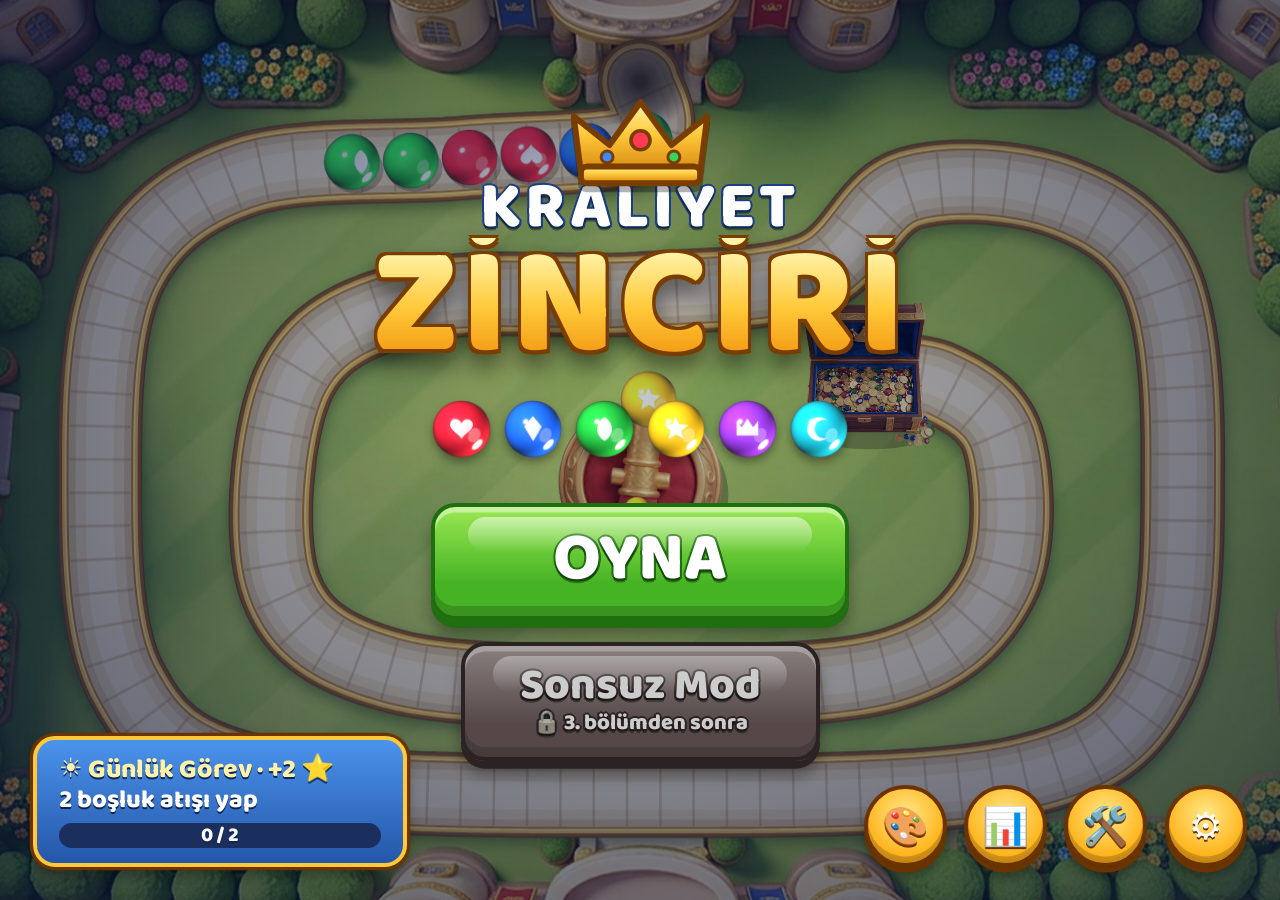
==== index.html @ be8670ca "Kraliyet Zinciri: ilk sürüm Zuma tarzı mücevher atma oyunu: 15 bölüm, dünya haritası, güçlendiricile" ====
<!doctype html>
<html lang="tr">
<head>
  <meta charset="utf-8">
  <meta name="viewport" content="width=device-width, initial-scale=1, maximum-scale=1, user-scalable=no, viewport-fit=cover">
  <meta name="theme-color" content="#2456a8">
  <meta name="apple-mobile-web-app-capable" content="yes">
  <meta name="mobile-web-app-capable" content="yes">
  <meta name="description" content="Kraliyet Zinciri: tarayıcıda oynanan, Zuma tarzı mücevher atma oyunu.">
  <title>Kraliyet Zinciri</title>
  <link rel="stylesheet" href="css/style.css">
  <link rel="icon" href="assets/img/ball_purple.png">
  <link rel="manifest" href="manifest.webmanifest">
  <link rel="apple-touch-icon" href="assets/img/icon-192.png">
</head>
<body>
  <canvas id="game"></canvas>

  <div id="loading" class="screen show"><div class="spinner"></div></div>

  <!-- Ana menü -->
  <div id="menu" class="screen">
    <div class="menu-shade"></div>
    <div class="logo">
      <svg class="crown" viewBox="0 0 120 80" aria-hidden="true">
        <defs><linearGradient id="cg" x1="0" y1="0" x2="0" y2="1"><stop offset="0" stop-color="#fff3a8"/><stop offset=".45" stop-color="#ffc93a"/><stop offset="1" stop-color="#d4840f"/></linearGradient></defs>
        <path d="M10 66 L4 18 L34 42 L60 6 L86 42 L116 18 L110 66 Z" fill="url(#cg)" stroke="#7a3d00" stroke-width="5" stroke-linejoin="round"/>
        <rect x="10" y="60" width="100" height="14" rx="5" fill="url(#cg)" stroke="#7a3d00" stroke-width="5"/>
        <circle cx="60" cy="38" r="8" fill="#ff3b52" stroke="#7a3d00" stroke-width="3"/>
        <circle cx="32" cy="52" r="5" fill="#3d8bff" stroke="#7a3d00" stroke-width="2.5"/>
        <circle cx="88" cy="52" r="5" fill="#36d65a" stroke="#7a3d00" stroke-width="2.5"/>
      </svg>
      <div class="logo-top">KRALİYET</div>
      <div class="logo-main">ZİNCİRİ</div>
      <div class="ball-row">
        <img src="assets/img/ball_red.png" alt=""><img src="assets/img/ball_blue.png" alt=""><img src="assets/img/ball_green.png" alt=""><img src="assets/img/ball_yellow.png" alt=""><img src="assets/img/ball_purple.png" alt=""><img src="assets/img/ball_cyan.png" alt="">
      </div>
    </div>
    <div class="menu-buttons">
      <button class="btn btn-green btn-xl" data-act="play">OYNA</button>
      <button class="btn btn-red" data-act="survival" id="survBtn">Sonsuz Mod</button>
    </div>
    <div class="menu-corner left">
      <div class="daily" id="dailyCard"></div>
    </div>
    <div class="menu-corner right">
      <button class="round-btn" data-act="skins" aria-label="Görünümler">🎨</button>
      <button class="round-btn" data-act="stats" aria-label="İstatistikler">📊</button>
      <button class="round-btn" data-act="editor" aria-label="Bölüm editörü">🛠️</button>
      <button class="round-btn" data-act="settings" aria-label="Ayarlar">⚙️</button>
    </div>
  </div>

  <!-- Dünya haritası -->
  <div id="map" class="screen">
    <div class="map-scroll" id="mapScroll"><div class="map-inner" id="mapInner"></div></div>
    <div class="map-top">
      <button class="round-btn" data-act="back" aria-label="Geri">◀</button>
      <div class="pill"><span class="star-ico"></span><span id="mapStars">0</span></div>
    </div>
  </div>

  <!-- Oyun içi üst bar -->
  <div id="hud" class="hud">
    <button class="round-btn" data-act="pause" aria-label="Duraklat"><span class="pause-ico"></span></button>
    <div class="pill level-pill"><span id="hudLevel">1</span></div>
    <div class="progress">
      <div class="progress-fill" id="hudProg"></div>
      <div class="progress-shine"></div>
      <svg class="progress-crown" viewBox="0 0 120 80" aria-hidden="true"><path d="M10 66 L4 18 L34 42 L60 6 L86 42 L116 18 L110 66 Z" fill="#ffc93a" stroke="#7a3d00" stroke-width="7" stroke-linejoin="round"/></svg>
    </div>
    <div class="pill score-pill"><img src="assets/img/ball_yellow.png" alt=""><span id="hudScore">0</span></div>
  </div>

  <!-- Pencere -->
  <div id="modal" class="screen modal">
    <div class="panel" id="modalPanel">
      <div class="ribbon"><span id="modalTitle">Başlık</span></div>
      <button class="round-btn close" id="modalClose" aria-label="Kapat">✕</button>
      <div class="stars" id="modalStars"><div class="star s1"></div><div class="star s2"></div><div class="star s3"></div></div>
      <div class="modal-body" id="modalBody"></div>
      <div class="modal-buttons" id="modalButtons"></div>
    </div>
  </div>

  <!-- Hikâye -->
  <div id="story" class="story">
    <div class="story-box">
      <div class="story-portrait" id="storyPortrait">
        <img id="storyImg" src="assets/img/mascot.png" alt="">
        <svg id="storyFallback" viewBox="0 0 120 80" aria-hidden="true"><path d="M10 66 L4 18 L34 42 L60 6 L86 42 L116 18 L110 66 Z" fill="#ffc93a" stroke="#7a3d00" stroke-width="6" stroke-linejoin="round"/><circle cx="60" cy="40" r="8" fill="#ff3b52" stroke="#7a3d00" stroke-width="3"/></svg>
      </div>
      <div class="story-name">Bilge Baykuş</div>
      <div class="story-text" id="storyText"></div>
      <button class="btn btn-green btn-sm" id="storyNext">Devam</button>
    </div>
  </div>

  <div id="toast" class="toast"></div>
  <div id="wipe" class="wipe"></div>

  <script src="js/levels.js"></script>
  <script src="js/save.js"></script>
  <script src="js/audio.js"></script>
  <script src="js/path.js"></script>
  <script src="js/game.js"></script>
  <script src="js/ui.js"></script>
  <script>
    if ('serviceWorker' in navigator && location.protocol.startsWith('http')) {
      navigator.serviceWorker.register('sw.js').catch(() => {});
    }
  </script>
</body>
</html>
---- css/style.css ----
@font-face {
  font-family: 'Baloo 2'; font-style: normal; font-weight: 800; font-display: swap;
  src: url(../assets/fonts/baloo-2-latin-ext-800-normal.woff2) format('woff2');
  unicode-range: U+0100-02BA, U+02BD-02C5, U+02C7-02CC, U+02CE-02D7, U+02DD-02FF, U+0304, U+0308, U+0329, U+1D00-1DBF, U+1E00-1E9F, U+1EF2-1EFF, U+2020, U+20A0-20AB, U+20AD-20C0, U+2113, U+2C60-2C7F, U+A720-A7FF;
}
@font-face {
  font-family: 'Baloo 2'; font-style: normal; font-weight: 800; font-display: swap;
  src: url(../assets/fonts/baloo-2-latin-800-normal.woff2) format('woff2');
  unicode-range: U+0000-00FF, U+0131, U+0152-0153, U+02BB-02BC, U+02C6, U+02DA, U+02DC, U+0304, U+0308, U+0329, U+2000-206F, U+20AC, U+2122, U+2191, U+2193, U+2212, U+2215, U+FEFF, U+FFFD;
}
:root {
  --gold-1: #fff3a8;
  --gold-2: #ffc93a;
  --gold-3: #d4840f;
  --brown: #6a3300;
  --blue-1: #4a95f0;
  --blue-2: #2456a8;
  --blue-3: #163a78;
  --green-1: #9be852;
  --green-2: #46b324;
  --green-3: #1f6e10;
  --red-1: #ff6a6a;
  --red-2: #e0283a;
  --red-3: #8a1020;
  --u: min(1vw, 1.42vh, 11px);     /* yatay ekranda ölçü birimi */
}
body.portrait { --u: min(1.6vw, 1vh, 11px); }

* { box-sizing: border-box; -webkit-tap-highlight-color: transparent; }
html, body {
  margin: 0; height: 100%; overflow: hidden;
  background: #c4573b;
  font-family: 'Baloo 2', 'Trebuchet MS', system-ui, sans-serif; font-weight: 800;
  color: #fff;
  user-select: none; -webkit-user-select: none;
  touch-action: none;
  overscroll-behavior: none;
}
canvas#game { position: fixed; inset: 0; display: block; touch-action: none; }

/* ---------- ortak metin konturu ---------- */
.outline, .btn, .ribbon span, .logo-top, .logo-main, .pill, .level-card .num, .level-card .name, .modal-body {
  text-shadow:
    0 calc(var(--u) * .35) 0 rgba(0,0,0,.35),
    2px 0 0 var(--tc, #3a1d00), -2px 0 0 var(--tc, #3a1d00), 0 2px 0 var(--tc, #3a1d00), 0 -2px 0 var(--tc, #3a1d00),
    1.5px 1.5px 0 var(--tc, #3a1d00), -1.5px -1.5px 0 var(--tc, #3a1d00), 1.5px -1.5px 0 var(--tc, #3a1d00), -1.5px 1.5px 0 var(--tc, #3a1d00);
}

/* ---------- ekranlar ---------- */
.screen {
  position: fixed; inset: 0; display: none;
  align-items: center; justify-content: center; flex-direction: column;
  z-index: 10;
}
.screen.show { display: flex; animation: fadeIn .25s ease-out; }
@keyframes fadeIn { from { opacity: 0 } to { opacity: 1 } }

#loading { background: radial-gradient(circle at 50% 40%, #3d7fe0, #163a78); z-index: 50; }
.spinner {
  width: 54px; height: 54px; border-radius: 50%;
  border: 7px solid rgba(255,255,255,.25); border-top-color: var(--gold-2);
  animation: spin .8s linear infinite;
}
@keyframes spin { to { transform: rotate(360deg) } }

/* ---------- menü ---------- */
.menu-shade {
  position: absolute; inset: 0;
  background: radial-gradient(ellipse at 50% 45%, rgba(10,30,80,.25), rgba(10,20,60,.7));
}
.logo { position: relative; text-align: center; line-height: .9; margin-top: calc(var(--u) * -4); }
.crown {
  width: calc(var(--u) * 13); display: block; margin: 0 auto calc(var(--u) * -1);
  filter: drop-shadow(0 calc(var(--u) * .6) 0 rgba(0,0,0,.3));
  animation: crownBob 2.6s ease-in-out infinite;
}
@keyframes crownBob { 50% { transform: translateY(calc(var(--u) * -.8)) rotate(-3deg) } }
.logo-top {
  font-size: calc(var(--u) * 6); letter-spacing: .06em; color: #fff;
  --tc: #1b3f86;
}
.logo-main {
  font-size: calc(var(--u) * 14); letter-spacing: .02em;
  background: linear-gradient(180deg, var(--gold-1) 10%, var(--gold-2) 50%, #f39a12 85%);
  -webkit-background-clip: text; background-clip: text; color: transparent;
  text-shadow: none;
  filter: drop-shadow(0 4px 0 #7a3d00) drop-shadow(3px 0 0 #7a3d00) drop-shadow(-3px 0 0 #7a3d00) drop-shadow(0 -3px 0 #7a3d00) drop-shadow(0 calc(var(--u) * 1.2) calc(var(--u) * 1) rgba(0,0,0,.45));
}
.ball-row { display: flex; justify-content: center; gap: calc(var(--u) * 1); margin-top: calc(var(--u) * 2); }
.ball-row img {
  width: calc(var(--u) * 5.5); height: calc(var(--u) * 5.5);
  filter: drop-shadow(0 calc(var(--u) * .5) calc(var(--u) * .4) rgba(0,0,0,.35));
  animation: bob 1.6s ease-in-out infinite;
}
.ball-row img:nth-child(2) { animation-delay: .12s } .ball-row img:nth-child(3) { animation-delay: .24s }
.ball-row img:nth-child(4) { animation-delay: .36s } .ball-row img:nth-child(5) { animation-delay: .48s }
.ball-row img:nth-child(6) { animation-delay: .6s }
@keyframes bob { 50% { transform: translateY(calc(var(--u) * -1.4)) } }
.menu-buttons { position: relative; display: flex; flex-direction: column; align-items: center; gap: calc(var(--u) * 2); margin-top: calc(var(--u) * 4); }
.corner { position: absolute !important; right: calc(var(--u) * 3); bottom: calc(var(--u) * 3); }

/* ---------- butonlar ---------- */
.btn {
  --c1: var(--green-1); --c2: var(--green-2); --c3: var(--green-3); --tc: var(--c3);
  position: relative; font-family: inherit; color: #fff; cursor: pointer;
  font-size: calc(var(--u) * 4); line-height: 1;
  padding: calc(var(--u) * 1.6) calc(var(--u) * 5) calc(var(--u) * 2.1);
  min-width: calc(var(--u) * 30);
  border: calc(var(--u) * .45) solid var(--c3);
  border-radius: calc(var(--u) * 2.2);
  background: linear-gradient(180deg, var(--c1) 0%, var(--c2) 70%);
  box-shadow:
    inset 0 calc(var(--u) * -.9) 0 rgba(0,0,0,.18),
    inset 0 calc(var(--u) * .5) 0 rgba(255,255,255,.45),
    0 calc(var(--u) * .7) 0 var(--c3),
    0 calc(var(--u) * 1.3) calc(var(--u) * 1.4) rgba(0,0,0,.35);
  transition: transform .08s, box-shadow .08s, filter .15s;
}
.btn::before {
  content: ''; position: absolute; left: 8%; right: 8%; top: 9%; height: 32%;
  border-radius: 999px; background: linear-gradient(rgba(255,255,255,.55), rgba(255,255,255,0));
  pointer-events: none;
}
.btn:hover { filter: brightness(1.07); }
.btn:active { transform: translateY(calc(var(--u) * .55)); box-shadow: inset 0 calc(var(--u) * -.9) 0 rgba(0,0,0,.18), inset 0 calc(var(--u) * .5) 0 rgba(255,255,255,.45), 0 calc(var(--u) * .15) 0 var(--c3), 0 calc(var(--u) * .5) calc(var(--u) * .8) rgba(0,0,0,.3); }
.btn-xl { font-size: calc(var(--u) * 6.2); min-width: calc(var(--u) * 38); animation: pulse 1.6s ease-in-out infinite; }
@keyframes pulse { 50% { transform: scale(1.045) } }
.btn-blue { --c1: #6fb4ff; --c2: #2f78e0; --c3: #173f86; }
.btn-red { --c1: #ff8a7a; --c2: #e43a3a; --c3: #85151f; }
.btn-gold { --c1: #ffe98a; --c2: #ffb51e; --c3: #8a4a00; }
.btn-sm { font-size: calc(var(--u) * 3); min-width: calc(var(--u) * 22); padding: calc(var(--u) * 1.3) calc(var(--u) * 3) calc(var(--u) * 1.7); }

.round-btn {
  position: relative; width: calc(var(--u) * 7.5); height: calc(var(--u) * 7.5); min-width: 40px; min-height: 40px;
  border-radius: 50%; cursor: pointer; font-family: inherit; color: #fff; font-size: calc(var(--u) * 3.4);
  border: calc(var(--u) * .45) solid var(--brown);
  background: radial-gradient(circle at 50% 35%, #ffe98a, #ffb51e 65%, #d4840f);
  box-shadow: inset 0 calc(var(--u) * -.6) 0 rgba(0,0,0,.18), 0 calc(var(--u) * .5) 0 var(--brown), 0 calc(var(--u) * .9) calc(var(--u) * 1) rgba(0,0,0,.35);
  display: grid; place-items: center;
  text-shadow: 0 2px 0 var(--brown);
}
.round-btn:active { transform: translateY(calc(var(--u) * .35)); }
.pause-ico { width: 40%; height: 42%; background: linear-gradient(90deg, #fff 0 34%, transparent 34% 66%, #fff 66%); border-radius: 2px; filter: drop-shadow(0 2px 0 var(--brown)); }
.sound-btn::after { content: '🔊'; font-size: calc(var(--u) * 3.2); }
.sound-btn.off::after { content: '🔇'; }

/* ---------- panel ---------- */
.panel {
  position: relative;
  width: min(92vw, calc(var(--u) * 62));
  padding: calc(var(--u) * 7.5) calc(var(--u) * 4) calc(var(--u) * 4);
  border-radius: calc(var(--u) * 3.5);
  background:
    radial-gradient(ellipse at 50% 0%, rgba(255,255,255,.18), rgba(255,255,255,0) 60%),
    linear-gradient(180deg, #4b93ec 0%, #2a62bf 60%, #1f4fa3 100%);
  border: calc(var(--u) * .7) solid var(--gold-2);
  box-shadow:
    0 0 0 calc(var(--u) * .45) var(--brown),
    inset 0 0 0 calc(var(--u) * .45) rgba(255,255,255,.25),
    inset 0 calc(var(--u) * -1.2) 0 rgba(0,0,0,.18),
    0 calc(var(--u) * 2) calc(var(--u) * 4) rgba(0,0,0,.5);
  animation: popIn .38s cubic-bezier(.2, 1.5, .4, 1);
}
.panel-wide { width: min(95vw, calc(var(--u) * 92)); }
@keyframes popIn { from { transform: scale(.6); opacity: 0 } to { transform: scale(1); opacity: 1 } }
#levels, .modal { background: rgba(8, 20, 50, .55); }
.ribbon {
  position: absolute; left: 50%; top: 0; transform: translate(-50%, -45%);
  padding: calc(var(--u) * 1.4) calc(var(--u) * 8) calc(var(--u) * 1.8);
  background: linear-gradient(180deg, var(--red-1), var(--red-2) 60%, #b81c2c);
  border: calc(var(--u) * .5) solid var(--red-3);
  border-radius: calc(var(--u) * 1.4);
  box-shadow: inset 0 calc(var(--u) * .5) 0 rgba(255,255,255,.35), 0 calc(var(--u) * .7) 0 var(--red-3), 0 calc(var(--u) * 1.2) calc(var(--u) * 1.4) rgba(0,0,0,.35);
  white-space: nowrap;
}
.ribbon::before, .ribbon::after {
  content: ''; position: absolute; top: 28%; width: calc(var(--u) * 5); height: 78%;
  background: linear-gradient(180deg, #c42232, #8a1020); border: calc(var(--u) * .5) solid var(--red-3);
  z-index: -1;
}
.ribbon::before { left: calc(var(--u) * -3.2); clip-path: polygon(0 0, 100% 0, 100% 100%, 0 100%, 35% 50%); }
.ribbon::after { right: calc(var(--u) * -3.2); clip-path: polygon(0 0, 100% 0, 65% 50%, 100% 100%, 0 100%); }
.ribbon span { font-size: calc(var(--u) * 5); --tc: var(--red-3); display: block; }
.close { position: absolute !important; right: calc(var(--u) * -2.2); top: calc(var(--u) * -2.2); background: radial-gradient(circle at 50% 35%, #ff9a8a, #e43a3a 65%, #a01828); border-color: var(--red-3); box-shadow: 0 calc(var(--u) * .5) 0 var(--red-3), 0 calc(var(--u) * .9) calc(var(--u) * 1) rgba(0,0,0,.35); }

/* ---------- bölüm kartları ---------- */
.level-grid { display: grid; grid-template-columns: repeat(5, 1fr); gap: calc(var(--u) * 2.2); }
.level-card {
  position: relative; cursor: pointer; border: none; padding: 0; font-family: inherit; color: #fff;
  aspect-ratio: 3 / 4; border-radius: calc(var(--u) * 2.2); overflow: hidden;
  background-size: 190% auto; background-position: center;
  box-shadow: 0 0 0 calc(var(--u) * .5) var(--gold-2), 0 0 0 calc(var(--u) * .9) var(--brown), 0 calc(var(--u) * 1.1) calc(var(--u) * 1.4) rgba(0,0,0,.4);
  transition: transform .12s;
}
.level-card:hover { transform: translateY(calc(var(--u) * -.6)); }
.level-card:active { transform: scale(.96); }
.level-card::after { content: ''; position: absolute; inset: 0; background: linear-gradient(180deg, rgba(0,0,0,0) 35%, rgba(10,25,70,.8)); }
.level-card .num {
  position: absolute; z-index: 1; left: 50%; top: 18%; transform: translateX(-50%);
  width: calc(var(--u) * 8.5); height: calc(var(--u) * 8.5); border-radius: 50%;
  display: grid; place-items: center; font-size: calc(var(--u) * 4.4); --tc: var(--brown);
  background: radial-gradient(circle at 50% 35%, #fff3a8, #ffc93a 60%, #d4840f);
  border: calc(var(--u) * .45) solid var(--brown);
  box-shadow: 0 calc(var(--u) * .5) 0 var(--brown);
}
.level-card .name { position: absolute; z-index: 1; left: 4%; right: 4%; bottom: 24%; font-size: calc(var(--u) * 2.4); text-align: center; --tc: #0d2556; line-height: 1.05; }
.level-card .mini-stars { position: absolute; z-index: 1; left: 0; right: 0; bottom: 7%; display: flex; justify-content: center; gap: calc(var(--u) * .4); }
.mini-star { width: calc(var(--u) * 3.6); height: calc(var(--u) * 3.6); clip-path: polygon(50% 0, 61% 35%, 98% 35%, 68% 57%, 79% 91%, 50% 70%, 21% 91%, 32% 57%, 2% 35%, 39% 35%); background: rgba(0,0,0,.45); }
.mini-star.on { background: linear-gradient(#fff3a8, #ffc93a 55%, #e08a0c); }
.level-card.locked { cursor: default; filter: grayscale(.85) brightness(.7); }
.level-card.locked .num { background: radial-gradient(circle at 50% 35%, #ddd, #999 60%, #666); font-size: calc(var(--u) * 3.6); }

/* ---------- HUD ---------- */
.hud {
  position: fixed; left: 0; right: 0; top: 0; z-index: 5;
  display: none; align-items: center; gap: calc(var(--u) * 1.6);
  padding: max(env(safe-area-inset-top), calc(var(--u) * 1.6)) calc(var(--u) * 2) 0;
  pointer-events: none;
}
.hud.show { display: flex; }
.hud > * { pointer-events: auto; }
.pill {
  height: calc(var(--u) * 6); min-height: 32px; display: flex; align-items: center; gap: calc(var(--u) * .8);
  padding: 0 calc(var(--u) * 2.2); border-radius: 999px; font-size: calc(var(--u) * 3); --tc: #0d2556;
  background: linear-gradient(180deg, #4b93ec, #2456a8);
  border: calc(var(--u) * .4) solid var(--gold-2);
  box-shadow: 0 0 0 calc(var(--u) * .3) var(--brown), 0 calc(var(--u) * .6) calc(var(--u) * .8) rgba(0,0,0,.35);
  white-space: nowrap;
}
.score-pill { margin-left: auto; min-width: calc(var(--u) * 17); justify-content: flex-end; }
.score-pill img { width: calc(var(--u) * 4); height: calc(var(--u) * 4); margin-right: auto; margin-left: calc(var(--u) * -1.2); }
.progress {
  position: relative; flex: 0 1 calc(var(--u) * 40); height: calc(var(--u) * 4); min-height: 20px; margin: 0 auto;
  border-radius: 999px; background: #1b2f5e;
  border: calc(var(--u) * .4) solid var(--gold-2);
  box-shadow: 0 0 0 calc(var(--u) * .3) var(--brown), inset 0 calc(var(--u) * .6) 0 rgba(0,0,0,.35);
}
.progress-fill {
  position: absolute; left: 0; top: 0; bottom: 0; width: 0%;
  border-radius: 999px; background: linear-gradient(180deg, #b6ff6a, #46c21f 60%, #2b8f10);
  transition: width .3s;
}
.progress-shine { position: absolute; left: 3%; right: 3%; top: 12%; height: 30%; border-radius: 999px; background: rgba(255,255,255,.3); }
.progress-crown { position: absolute; right: calc(var(--u) * -2.5); top: 50%; width: calc(var(--u) * 6.5); transform: translateY(-58%); filter: drop-shadow(0 2px 0 rgba(0,0,0,.3)); }
.hud.danger .progress { animation: dangerPulse .6s ease-in-out infinite; }
@keyframes dangerPulse { 50% { box-shadow: 0 0 0 calc(var(--u) * .3) var(--brown), 0 0 calc(var(--u) * 2.5) #ff2a2a; } }

/* ---------- pencere ---------- */
.stars { display: flex; justify-content: center; align-items: flex-end; gap: calc(var(--u) * 1); margin: calc(var(--u) * -1) 0 calc(var(--u) * 1.5); }
.stars.hidden { display: none; }
.star {
  width: calc(var(--u) * 9); height: calc(var(--u) * 9);
  clip-path: polygon(50% 0, 61% 35%, 98% 35%, 68% 57%, 79% 91%, 50% 70%, 21% 91%, 32% 57%, 2% 35%, 39% 35%);
  background: #183c7c; transform: scale(.9);
}
.star.s2 { width: calc(var(--u) * 11.5); height: calc(var(--u) * 11.5); }
.star.on { background: radial-gradient(circle at 50% 40%, #fff7c0, #ffcf3a 50%, #e8890a); animation: starPop .45s cubic-bezier(.2, 1.8, .4, 1) both; }
@keyframes starPop { from { transform: scale(0) rotate(-40deg) } to { transform: scale(1) rotate(0) } }
.modal-body { text-align: center; font-size: calc(var(--u) * 3.4); --tc: #0d2556; line-height: 1.25; margin-bottom: calc(var(--u) * 3); }
.modal-body .big { font-size: calc(var(--u) * 6.2); color: var(--gold-1); --tc: var(--brown); display: block; }
.modal-body .sub { font-size: calc(var(--u) * 2.6); opacity: .92; }
.modal-buttons { display: flex; flex-direction: column; align-items: center; gap: calc(var(--u) * 2); }
.modal-buttons .row { display: flex; gap: calc(var(--u) * 2); justify-content: center; align-items: center; }

/* ---------- dikey ekran ---------- */
body.portrait .btn { min-width: calc(var(--u) * 46); }
body.portrait .btn-sm { min-width: calc(var(--u) * 26); }
body.portrait .btn-xl { min-width: calc(var(--u) * 56); }
body.portrait .panel { width: 92vw; }
body.portrait .level-grid { grid-template-columns: repeat(3, 1fr); }
body.portrait .progress { flex-basis: calc(var(--u) * 30); }

/* ================= v2 eklemeleri ================= */
.modal-body { max-height: calc(100vh - var(--u) * 34); overflow-y: auto; overflow-x: hidden; }
body.portrait .modal-body { max-height: calc(100vh - var(--u) * 50); }
#modalClose { display: none; }
#modalClose.show { display: grid; }
.round-btn { font-family: system-ui, "Apple Color Emoji", "Segoe UI Emoji", sans-serif; }
.round-btn[data-act="back"] { font-family: inherit; }

/* menü köşeleri */
.menu-corner { position: absolute; bottom: max(env(safe-area-inset-bottom), calc(var(--u) * 3)); display: flex; gap: calc(var(--u) * 1.6); align-items: flex-end; }
.menu-corner.left { left: calc(var(--u) * 3); }
.menu-corner.right { right: calc(var(--u) * 3); }
#survBtn.locked { filter: grayscale(.9) brightness(.8); }
#survBtn .lock-note { display: block; font-size: .5em; margin-top: .2em; }

/* günlük görev kartı */
.daily {
  width: calc(var(--u) * 34); max-width: 46vw; padding: calc(var(--u) * 1.4) calc(var(--u) * 2);
  border-radius: calc(var(--u) * 2); background: linear-gradient(180deg, #4b93ec, #2456a8);
  border: calc(var(--u) * .45) solid var(--gold-2); box-shadow: 0 0 0 calc(var(--u) * .3) var(--brown), 0 calc(var(--u) * .8) calc(var(--u) * 1.2) rgba(0,0,0,.35);
  font-size: calc(var(--u) * 2.3); line-height: 1.15; text-shadow: 0 2px 0 #0d2556;
}
.daily .dt { color: var(--gold-1); font-size: 1.05em; }
.daily .bar { margin-top: calc(var(--u) * .8); height: calc(var(--u) * 2.2); border-radius: 999px; background: #1b2f5e; overflow: hidden; position: relative; }
.daily .bar i { position: absolute; left: 0; top: 0; bottom: 0; background: linear-gradient(#b6ff6a, #46c21f); border-radius: 999px; }
.daily .bar b { position: absolute; inset: 0; display: grid; place-items: center; font-size: .8em; font-weight: 800; }
.daily.done { background: linear-gradient(180deg, #5cc94a, #2f8f22); }
body.portrait .menu-corner.left { left: 50%; transform: translateX(-50%); bottom: calc(var(--u) * 14); }
body.portrait .daily { width: 80vw; max-width: none; }

/* harita */
#map { background: #c4573b; }
.map-scroll { position: absolute; inset: 0; overflow-y: auto; overflow-x: hidden; -webkit-overflow-scrolling: touch; touch-action: pan-y; }
.map-inner { position: relative; width: 100%; }
.map-band { position: absolute; left: 0; right: 0; background-size: cover; background-position: center; }
.map-band::after { content: ''; position: absolute; inset: 0; background: linear-gradient(180deg, rgba(0,0,0,.25), rgba(0,0,0,.05) 40%, rgba(0,0,0,.25)); }
.map-band-title {
  position: absolute; z-index: 2; left: 50%; transform: translateX(-50%); top: calc(var(--u) * 2);
  padding: calc(var(--u) * .8) calc(var(--u) * 4) calc(var(--u) * 1.1); white-space: nowrap;
  background: linear-gradient(180deg, var(--red-1), var(--red-2) 60%, #b81c2c); border: calc(var(--u) * .45) solid var(--red-3);
  border-radius: calc(var(--u) * 1.2); font-size: calc(var(--u) * 3.4); text-shadow: 0 2px 0 var(--red-3);
  box-shadow: 0 calc(var(--u) * .6) 0 var(--red-3), 0 calc(var(--u) * 1) calc(var(--u) * 1.4) rgba(0,0,0,.35);
}
.map-svg { position: absolute; left: 0; top: 0; z-index: 3; pointer-events: none; }
.node {
  position: absolute; z-index: 4; transform: translate(-50%, -50%); cursor: pointer; font-family: inherit; color: #fff;
  width: calc(var(--u) * 10); height: calc(var(--u) * 10); min-width: 52px; min-height: 52px; border-radius: 50%;
  font-size: calc(var(--u) * 4.4); text-shadow: 0 2px 0 var(--brown), 1.5px 0 0 var(--brown), -1.5px 0 0 var(--brown), 0 -1.5px 0 var(--brown);
  background: radial-gradient(circle at 50% 35%, #fff3a8, #ffc93a 60%, #d4840f);
  border: calc(var(--u) * .5) solid var(--brown);
  box-shadow: 0 calc(var(--u) * .7) 0 var(--brown), 0 calc(var(--u) * 1.2) calc(var(--u) * 1.4) rgba(0,0,0,.45);
  display: grid; place-items: center; padding: 0;
}
.node.done { background: radial-gradient(circle at 50% 35%, #c6ff8a, #5fd23a 60%, #2e8f18); border-color: #1f5a10; box-shadow: 0 calc(var(--u) * .7) 0 #1f5a10, 0 calc(var(--u) * 1.2) calc(var(--u) * 1.4) rgba(0,0,0,.45); }
.node.locked { background: radial-gradient(circle at 50% 35%, #ddd, #999 60%, #666); border-color: #444; box-shadow: 0 calc(var(--u) * .7) 0 #444; cursor: default; font-size: calc(var(--u) * 3.4); }
.node.current { animation: nodePulse 1.2s ease-in-out infinite; }
@keyframes nodePulse { 50% { transform: translate(-50%, -50%) scale(1.12); } }
.node .nstars { position: absolute; top: 92%; left: 50%; transform: translateX(-50%); display: flex; gap: 1px; }
.node .nstars i { width: calc(var(--u) * 2.8); height: calc(var(--u) * 2.8); min-width: 14px; min-height: 14px; clip-path: polygon(50% 0, 61% 35%, 98% 35%, 68% 57%, 79% 91%, 50% 70%, 21% 91%, 32% 57%, 2% 35%, 39% 35%); background: rgba(0,0,0,.5); }
.node .nstars i.on { background: linear-gradient(#fff3a8, #ffc93a 55%, #e08a0c); }
.node .nname { position: absolute; top: 50%; transform: translateY(-50%); white-space: nowrap; font-size: calc(var(--u) * 2.4); padding: .1em .6em; border-radius: 999px; background: rgba(13,37,86,.75); text-shadow: none; }
.node .nname.r { left: 118%; } .node .nname.l { right: 118%; }
.map-avatar { position: absolute; z-index: 5; width: calc(var(--u) * 8); min-width: 40px; transform: translate(-50%, -100%); animation: avBob 1s ease-in-out infinite; pointer-events: none; filter: drop-shadow(0 4px 4px rgba(0,0,0,.4)); }
@keyframes avBob { 50% { transform: translate(-50%, -115%); } }
.map-top { position: fixed; z-index: 6; top: max(env(safe-area-inset-top), calc(var(--u) * 2)); left: calc(var(--u) * 2); right: calc(var(--u) * 2); display: flex; justify-content: space-between; align-items: center; pointer-events: none; }
.map-top > * { pointer-events: auto; }
.star-ico { width: calc(var(--u) * 3.4); height: calc(var(--u) * 3.4); min-width: 18px; min-height: 18px; display: inline-block; clip-path: polygon(50% 0, 61% 35%, 98% 35%, 68% 57%, 79% 91%, 50% 70%, 21% 91%, 32% 57%, 2% 35%, 39% 35%); background: linear-gradient(#fff3a8, #ffc93a 55%, #e08a0c); }
.map-end { position: absolute; z-index: 4; left: 50%; transform: translateX(-50%); }

/* ayarlar */
.set-list { display: flex; flex-direction: column; gap: calc(var(--u) * 1.2); text-align: left; }
.set-row { display: flex; align-items: center; justify-content: space-between; gap: calc(var(--u) * 2); padding: calc(var(--u) * .9) calc(var(--u) * 1.6); border-radius: calc(var(--u) * 1.4); background: rgba(13,37,86,.35); font-size: calc(var(--u) * 2.8); }
.set-row small { display: block; font-size: .7em; opacity: .85; }
.switch { position: relative; flex: none; width: calc(var(--u) * 9); height: calc(var(--u) * 4.6); min-width: 46px; min-height: 24px; border-radius: 999px; border: calc(var(--u) * .35) solid var(--brown); background: #6b7a99; cursor: pointer; transition: background .2s; padding: 0; }
.switch::after { content: ''; position: absolute; top: 8%; left: 5%; width: 42%; height: 84%; border-radius: 50%; background: radial-gradient(circle at 50% 35%, #fff, #ddd); box-shadow: 0 2px 0 rgba(0,0,0,.3); transition: left .2s; }
.switch.on { background: linear-gradient(#9be852, #46b324); }
.switch.on::after { left: 53%; }
.seg { display: flex; border-radius: 999px; overflow: hidden; border: calc(var(--u) * .35) solid var(--brown); flex: none; }
.seg button { font-family: inherit; font-size: calc(var(--u) * 2.3); color: #fff; padding: calc(var(--u) * .7) calc(var(--u) * 1.5); border: none; background: #6b7a99; cursor: pointer; }
.seg button.on { background: linear-gradient(#ffe98a, #ffb51e); color: #5a2a00; }

/* görünümler */
.skin-grid { display: grid; grid-template-columns: repeat(2, 1fr); gap: calc(var(--u) * 2); }
.skin-card { position: relative; cursor: pointer; font-family: inherit; color: #fff; border: calc(var(--u) * .45) solid var(--brown); border-radius: calc(var(--u) * 2); padding: calc(var(--u) * 1.6) calc(var(--u) * 1); background: rgba(13,37,86,.45); font-size: calc(var(--u) * 2.8); }
.skin-card.sel { background: linear-gradient(#5cc94a, #2f8f22); border-color: #1f5a10; }
.skin-card.locked { filter: grayscale(.7); cursor: default; }
.skin-balls { display: flex; justify-content: center; margin-bottom: calc(var(--u) * .8); }
.skin-balls span { position: relative; width: calc(var(--u) * 6); height: calc(var(--u) * 6); margin: 0 calc(var(--u) * -.4); }
.skin-balls img { position: absolute; inset: 0; width: 100%; height: 100%; }
.skin-card .req { display: inline-flex; align-items: center; gap: .3em; font-size: .85em; }

/* istatistik */
.stat-grid { display: grid; grid-template-columns: repeat(2, 1fr); gap: calc(var(--u) * 1.2); }
.stat { padding: calc(var(--u) * 1.2); border-radius: calc(var(--u) * 1.4); background: rgba(13,37,86,.4); font-size: calc(var(--u) * 2.3); text-align: center; }
.stat b { display: block; font-size: 1.8em; color: var(--gold-1); text-shadow: 0 2px 0 var(--brown); }

/* hikâye */
.story { position: fixed; inset: 0; z-index: 40; display: none; align-items: flex-end; justify-content: center; background: rgba(8,20,50,.45); padding-bottom: max(env(safe-area-inset-bottom), calc(var(--u) * 3)); }
.story.show { display: flex; animation: fadeIn .25s; }
.story-box {
  position: relative; width: min(94vw, calc(var(--u) * 80)); min-height: calc(var(--u) * 20);
  padding: calc(var(--u) * 3) calc(var(--u) * 3) calc(var(--u) * 3) calc(var(--u) * 22);
  background: linear-gradient(180deg, #fff8e6, #f3e3bd); color: #4a2a08; border-radius: calc(var(--u) * 3);
  border: calc(var(--u) * .7) solid var(--gold-2); box-shadow: 0 0 0 calc(var(--u) * .45) var(--brown), 0 calc(var(--u) * 2) calc(var(--u) * 4) rgba(0,0,0,.5);
  animation: storyUp .35s cubic-bezier(.2, 1.4, .4, 1);
}
@keyframes storyUp { from { transform: translateY(40%); opacity: 0; } }
.story-portrait { position: absolute; left: calc(var(--u) * 1); bottom: calc(var(--u) * 1); width: calc(var(--u) * 20); height: calc(var(--u) * 24); display: grid; place-items: end center; }
.story-portrait img { width: 100%; height: 100%; object-fit: contain; filter: drop-shadow(0 6px 6px rgba(0,0,0,.35)); }
.story-portrait svg { width: 80%; display: none; margin-bottom: 20%; }
.story-portrait.fallback img { display: none; } .story-portrait.fallback svg { display: block; }
.story-name { position: absolute; top: calc(var(--u) * -2.6); left: calc(var(--u) * 20); padding: calc(var(--u) * .4) calc(var(--u) * 2.4); background: linear-gradient(#6fb4ff, #2f78e0); color: #fff; border: calc(var(--u) * .4) solid #173f86; border-radius: 999px; font-size: calc(var(--u) * 2.6); text-shadow: 0 2px 0 #173f86; }
.story-text { font-size: calc(var(--u) * 3); line-height: 1.3; min-height: 3.2em; margin-bottom: calc(var(--u) * 1.6); font-weight: 700; }
#storyNext { float: right; }
body.portrait .story-box { padding-left: calc(var(--u) * 3); padding-top: calc(var(--u) * 7); margin-top: calc(var(--u) * 24); }
body.portrait .story-portrait { left: 50%; transform: translateX(-50%); top: calc(var(--u) * -23); bottom: auto; width: calc(var(--u) * 20); height: calc(var(--u) * 22); }
body.portrait .story-name { left: 50%; transform: translateX(-50%); top: calc(var(--u) * -2.6); }

/* bildirim ve geçiş */
.toast { position: fixed; z-index: 60; left: 50%; top: calc(var(--u) * 12); transform: translate(-50%, -30px); opacity: 0; pointer-events: none; transition: all .3s; padding: calc(var(--u) * 1.4) calc(var(--u) * 3); border-radius: 999px; background: linear-gradient(#5cc94a, #2f8f22); border: calc(var(--u) * .4) solid var(--gold-2); font-size: calc(var(--u) * 2.8); text-shadow: 0 2px 0 #1f5a10; white-space: nowrap; box-shadow: 0 calc(var(--u) * 1) calc(var(--u) * 2) rgba(0,0,0,.4); }
.toast.show { opacity: 1; transform: translate(-50%, 0); }
.wipe { position: fixed; inset: 0; z-index: 70; pointer-events: none; background: radial-gradient(circle at 50% 50%, #2f6fd0, #102a60); clip-path: circle(0% at 50% 50%); transition: clip-path .38s ease-in-out; }
.wipe.on { clip-path: circle(75% at 50% 50%); pointer-events: auto; }
.share-btn { background: radial-gradient(circle at 50% 35%, #ff9a8a, #e43a3a 65%, #a01828) !important; border-color: var(--red-3) !important; box-shadow: 0 calc(var(--u) * .5) 0 var(--red-3), 0 calc(var(--u) * .9) calc(var(--u) * 1) rgba(0,0,0,.35) !important; }
body.portrait .modal-buttons .row .btn-sm { min-width: calc(var(--u) * 22); }

body:not(.portrait) .set-list { display: grid; grid-template-columns: 1fr 1fr; }
body:not(.portrait) .set-list .set-row:last-child { grid-column: 1 / -1; }
body:not(.portrait) .stat-grid { grid-template-columns: repeat(3, 1fr); }
body:not(.portrait) .panel:has(.set-list), body:not(.portrait) .panel:has(.stat-grid) { width: min(95vw, calc(var(--u) * 92)); }
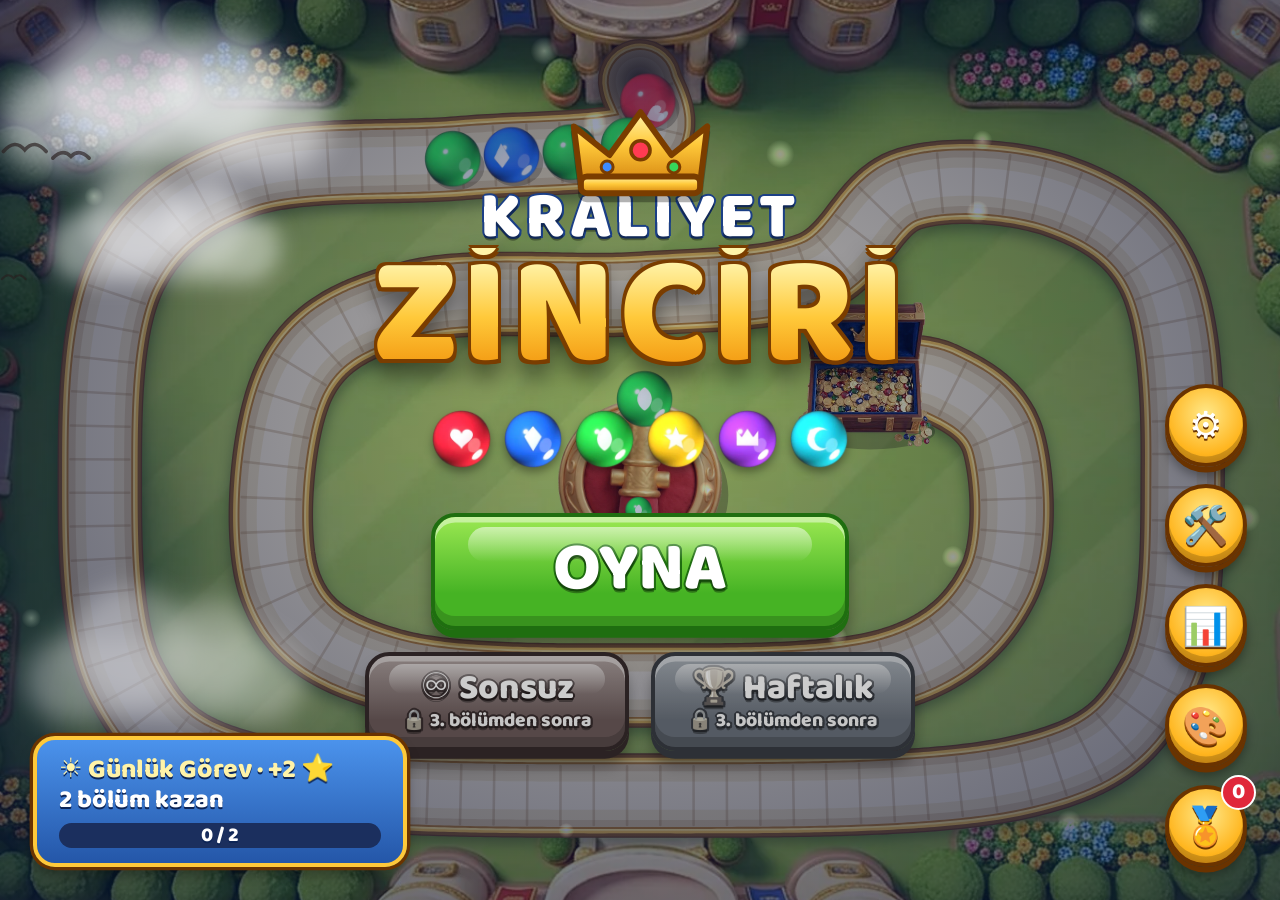
==== commit 655a0efc: "Büyük güncelleme: 30 bölüm, 6 dünya, patron savaşları ve yeni özellikler - Özel toplar: gökkuşağı (j" ====
--- a/index.html
+++ b/index.html
@@ -21,6 +21,11 @@
   <!-- Ana menü -->
   <div id="menu" class="screen">
     <div class="menu-shade"></div>
+    <div class="sky" aria-hidden="true">
+      <div class="cloud c1"></div><div class="cloud c2"></div><div class="cloud c3"></div>
+      <svg class="birds b1" viewBox="0 0 60 20"><path d="M2 10 Q9 2 15 9 Q21 2 28 10" /><path d="M32 14 Q38 8 43 13 Q48 8 54 14" /></svg>
+      <svg class="birds b2" viewBox="0 0 60 20"><path d="M2 10 Q9 2 15 9 Q21 2 28 10" /></svg>
+    </div>
     <div class="logo">
       <svg class="crown" viewBox="0 0 120 80" aria-hidden="true">
         <defs><linearGradient id="cg" x1="0" y1="0" x2="0" y2="1"><stop offset="0" stop-color="#fff3a8"/><stop offset=".45" stop-color="#ffc93a"/><stop offset="1" stop-color="#d4840f"/></linearGradient></defs>
@@ -33,17 +38,21 @@
       <div class="logo-top">KRALİYET</div>
       <div class="logo-main">ZİNCİRİ</div>
       <div class="ball-row">
-        <img src="assets/img/ball_red.png" alt=""><img src="assets/img/ball_blue.png" alt=""><img src="assets/img/ball_green.png" alt=""><img src="assets/img/ball_yellow.png" alt=""><img src="assets/img/ball_purple.png" alt=""><img src="assets/img/ball_cyan.png" alt="">
+        <img src="assets/img/ball_red.webp" alt=""><img src="assets/img/ball_blue.webp" alt=""><img src="assets/img/ball_green.webp" alt=""><img src="assets/img/ball_yellow.webp" alt=""><img src="assets/img/ball_purple.webp" alt=""><img src="assets/img/ball_cyan.webp" alt="">
       </div>
     </div>
     <div class="menu-buttons">
       <button class="btn btn-green btn-xl" data-act="play">OYNA</button>
-      <button class="btn btn-red" data-act="survival" id="survBtn">Sonsuz Mod</button>
+      <div class="mode-row">
+        <button class="btn btn-red btn-mode" data-act="survival" id="survBtn">♾️ Sonsuz<span class="lock-note">🔒 3. bölümden sonra</span></button>
+        <button class="btn btn-blue btn-mode" data-act="weekly" id="weeklyBtn">🏆 Haftalık<span class="lock-note">🔒 3. bölümden sonra</span><span class="mode-sub" id="weeklyBest"></span></button>
+      </div>
     </div>
     <div class="menu-corner left">
       <div class="daily" id="dailyCard"></div>
     </div>
     <div class="menu-corner right">
+      <button class="round-btn" data-act="ach" aria-label="Başarımlar">🏅<span class="badge" id="achBadge">0</span></button>
       <button class="round-btn" data-act="skins" aria-label="Görünümler">🎨</button>
       <button class="round-btn" data-act="stats" aria-label="İstatistikler">📊</button>
       <button class="round-btn" data-act="editor" aria-label="Bölüm editörü">🛠️</button>
@@ -64,12 +73,13 @@
   <div id="hud" class="hud">
     <button class="round-btn" data-act="pause" aria-label="Duraklat"><span class="pause-ico"></span></button>
     <div class="pill level-pill"><span id="hudLevel">1</span></div>
+    <div class="pill goal-pill" id="hudGoal" style="display:none"></div>
     <div class="progress">
       <div class="progress-fill" id="hudProg"></div>
       <div class="progress-shine"></div>
       <svg class="progress-crown" viewBox="0 0 120 80" aria-hidden="true"><path d="M10 66 L4 18 L34 42 L60 6 L86 42 L116 18 L110 66 Z" fill="#ffc93a" stroke="#7a3d00" stroke-width="7" stroke-linejoin="round"/></svg>
     </div>
-    <div class="pill score-pill"><img src="assets/img/ball_yellow.png" alt=""><span id="hudScore">0</span></div>
+    <div class="pill score-pill"><img src="assets/img/ball_yellow.webp" alt=""><span id="hudScore">0</span></div>
   </div>
 
   <!-- Pencere -->
@@ -85,12 +95,12 @@
 
   <!-- Hikâye -->
   <div id="story" class="story">
-    <div class="story-box">
+    <div class="story-box" id="storyBox">
       <div class="story-portrait" id="storyPortrait">
-        <img id="storyImg" src="assets/img/mascot.png" alt="">
+        <img id="storyImg" src="assets/img/mascot.webp" alt="">
         <svg id="storyFallback" viewBox="0 0 120 80" aria-hidden="true"><path d="M10 66 L4 18 L34 42 L60 6 L86 42 L116 18 L110 66 Z" fill="#ffc93a" stroke="#7a3d00" stroke-width="6" stroke-linejoin="round"/><circle cx="60" cy="40" r="8" fill="#ff3b52" stroke="#7a3d00" stroke-width="3"/></svg>
       </div>
-      <div class="story-name">Bilge Baykuş</div>
+      <div class="story-name" id="storyName">Bilge Baykuş</div>
       <div class="story-text" id="storyText"></div>
       <button class="btn btn-green btn-sm" id="storyNext">Devam</button>
     </div>
--- a/css/style.css
+++ b/css/style.css
@@ -282,8 +282,6 @@
 .menu-corner { position: absolute; bottom: max(env(safe-area-inset-bottom), calc(var(--u) * 3)); display: flex; gap: calc(var(--u) * 1.6); align-items: flex-end; }
 .menu-corner.left { left: calc(var(--u) * 3); }
 .menu-corner.right { right: calc(var(--u) * 3); }
-#survBtn.locked { filter: grayscale(.9) brightness(.8); }
-#survBtn .lock-note { display: block; font-size: .5em; margin-top: .2em; }
 
 /* günlük görev kartı */
 .daily {
@@ -400,3 +398,71 @@
 body:not(.portrait) .set-list .set-row:last-child { grid-column: 1 / -1; }
 body:not(.portrait) .stat-grid { grid-template-columns: repeat(3, 1fr); }
 body:not(.portrait) .panel:has(.set-list), body:not(.portrait) .panel:has(.stat-grid) { width: min(95vw, calc(var(--u) * 92)); }
+
+/* ================= v3 eklemeleri ================= */
+/* menü: kip butonları */
+.mode-row { display: flex; gap: calc(var(--u) * 2); }
+.btn-mode { min-width: calc(var(--u) * 24) !important; font-size: calc(var(--u) * 3.2); padding: calc(var(--u) * 1.3) calc(var(--u) * 2.5) calc(var(--u) * 1.6); }
+.btn-mode .lock-note, .btn-mode .mode-sub { display: block; font-size: .55em; margin-top: .25em; opacity: .95; }
+.btn-mode.locked { filter: grayscale(.9) brightness(.8); }
+.btn-mode.locked .mode-sub { display: none; }
+body.portrait .btn-mode { min-width: calc(var(--u) * 27) !important; }
+.round-btn .badge { position: absolute; top: -18%; right: -18%; min-width: 1.6em; height: 1.6em; padding: 0 .3em; border-radius: 999px; background: var(--red-2); border: 2px solid #fff; font-family: 'Baloo 2', sans-serif; font-size: calc(var(--u) * 2); line-height: 1.4; display: grid; place-items: center; text-shadow: none; }
+
+/* menü: gökyüzü (bulutlar, kuşlar) */
+.sky { position: absolute; inset: 0; overflow: hidden; pointer-events: none; }
+.cloud { position: absolute; width: calc(var(--u) * 30); height: calc(var(--u) * 9); border-radius: 999px; background: rgba(255,255,255,.55); filter: blur(calc(var(--u) * 1.4)); animation: cloudMove 60s linear infinite; }
+.cloud::before, .cloud::after { content: ''; position: absolute; border-radius: 50%; background: inherit; }
+.cloud::before { width: 45%; height: 140%; left: 15%; top: -60%; }
+.cloud::after { width: 35%; height: 120%; left: 50%; top: -45%; }
+.cloud.c1 { top: 8%; animation-duration: 70s; animation-delay: -10s; }
+.cloud.c2 { top: 22%; transform: scale(.7); animation-duration: 55s; animation-delay: -40s; opacity: .8; }
+.cloud.c3 { top: 70%; transform: scale(.85); animation-duration: 80s; animation-delay: -25s; opacity: .6; }
+@keyframes cloudMove { from { left: -40%; } to { left: 110%; } }
+.birds { position: absolute; width: calc(var(--u) * 9); fill: none; stroke: rgba(40,30,30,.65); stroke-width: 2.2; stroke-linecap: round; animation: birdFly 26s linear infinite; }
+.birds.b1 { top: 15%; } .birds.b2 { top: 30%; width: calc(var(--u) * 5); animation-duration: 34s; animation-delay: -14s; }
+.birds path { animation: flap .5s ease-in-out infinite alternate; transform-origin: center; }
+@keyframes birdFly { from { left: -12%; transform: translateY(0); } 50% { transform: translateY(calc(var(--u) * -4)); } to { left: 112%; transform: translateY(0); } }
+@keyframes flap { to { transform: scaleY(.45); } }
+
+/* HUD hedef */
+.goal-pill { --tc: #3a1d00; background: linear-gradient(180deg, #ffe98a, #ffb51e); color: #5a2a00; text-shadow: none; }
+
+/* harita düğümleri */
+.node.boss { background: radial-gradient(circle at 50% 35%, #ff9a8a, #e43a3a 60%, #a01828); border-color: var(--red-3); box-shadow: 0 calc(var(--u) * .7) 0 var(--red-3), 0 calc(var(--u) * 1.2) calc(var(--u) * 1.4) rgba(0,0,0,.45); }
+.node.boss.done { background: radial-gradient(circle at 50% 35%, #c6ff8a, #5fd23a 60%, #2e8f18); border-color: #1f5a10; }
+.node.boss.locked { background: radial-gradient(circle at 50% 35%, #ddd, #999 60%, #666); border-color: #444; }
+.node .ntag { position: absolute; top: -28%; right: -22%; font-size: calc(var(--u) * 3); filter: drop-shadow(0 2px 2px rgba(0,0,0,.4)); text-shadow: none; font-family: system-ui, "Apple Color Emoji", "Segoe UI Emoji", sans-serif; }
+.node.fresh { animation: nodeUnlock .7s cubic-bezier(.2, 1.8, .4, 1) both; }
+.node.fresh.current { animation: nodeUnlock .7s cubic-bezier(.2, 1.8, .4, 1) both, nodePulse 1.2s ease-in-out 1.6s infinite; }
+@keyframes nodeUnlock { 0% { transform: translate(-50%, -50%) scale(0) rotate(-90deg); filter: brightness(3); } 100% { transform: translate(-50%, -50%) scale(1); filter: none; } }
+
+/* hikâye: hırsız konuşurken */
+.story.villain .story-name { background: linear-gradient(#ff8a7a, #e43a3a); border-color: var(--red-3); text-shadow: 0 2px 0 var(--red-3); }
+.story.villain .story-box { background: linear-gradient(180deg, #f3f1f7, #dcd8e6); }
+
+/* geniş pencereler, sekmeler */
+.panel.wide { width: min(95vw, calc(var(--u) * 92)); }
+.tabs { display: inline-flex; margin: 0 auto; }
+.modal-body .tabs { display: flex; width: fit-content; margin: 0 auto; }
+.cannon-prev { width: calc(var(--u) * 10); height: calc(var(--u) * 10.7); display: block; margin: 0 auto calc(var(--u) * .6); object-fit: contain; }
+body:not(.portrait) .skin-grid { grid-template-columns: repeat(4, 1fr); }
+.ach-grid { display: grid; grid-template-columns: repeat(4, 1fr); gap: calc(var(--u) * 1.2); }
+body.portrait .ach-grid { grid-template-columns: repeat(2, 1fr); }
+.ach { padding: calc(var(--u) * 1.2); border-radius: calc(var(--u) * 1.4); background: rgba(13,37,86,.45); text-align: center; font-size: calc(var(--u) * 2.2); line-height: 1.15; opacity: .6; }
+.ach.on { opacity: 1; background: linear-gradient(180deg, rgba(255,215,90,.35), rgba(13,37,86,.4)); box-shadow: inset 0 0 0 2px rgba(255,210,80,.7); }
+.ach-ico { font-size: 2.2em; font-family: system-ui, "Apple Color Emoji", "Segoe UI Emoji", sans-serif; }
+.ach b { display: block; color: var(--gold-1); }
+.ach small { display: block; font-size: .78em; opacity: .9; font-weight: 700; }
+.xfer { width: 100%; height: calc(var(--u) * 16); min-height: 80px; border-radius: calc(var(--u) * 1.2); border: 3px solid var(--brown); padding: .6em; font: 12px/1.3 ui-monospace, monospace; color: #222; resize: none; }
+body:not(.portrait) .menu-corner.right { flex-direction: column-reverse; }
+.toast { top: auto; bottom: calc(var(--u) * 16); transform: translate(-50%, 30px); }
+.toast.show { transform: translate(-50%, 0); }
+body.portrait .hud { gap: calc(var(--u) * 1); padding-left: calc(var(--u) * 1.2); padding-right: calc(var(--u) * 1.2); }
+body.portrait .hud .pill { padding: 0 calc(var(--u) * 1.4); }
+body.portrait .score-pill { min-width: 0; }
+body.portrait .score-pill img { margin-left: 0; margin-right: calc(var(--u) * .6); }
+body.portrait .progress { flex: 1 1 0; min-width: 40px; }
+body.portrait .progress-crown { right: calc(var(--u) * -1.5); width: calc(var(--u) * 5); }
+body:not(.portrait) .toast { top: calc(var(--u) * 10); bottom: auto; left: auto; right: calc(var(--u) * 2); transform: translateX(30px); }
+body:not(.portrait) .toast.show { transform: translateX(0); }
